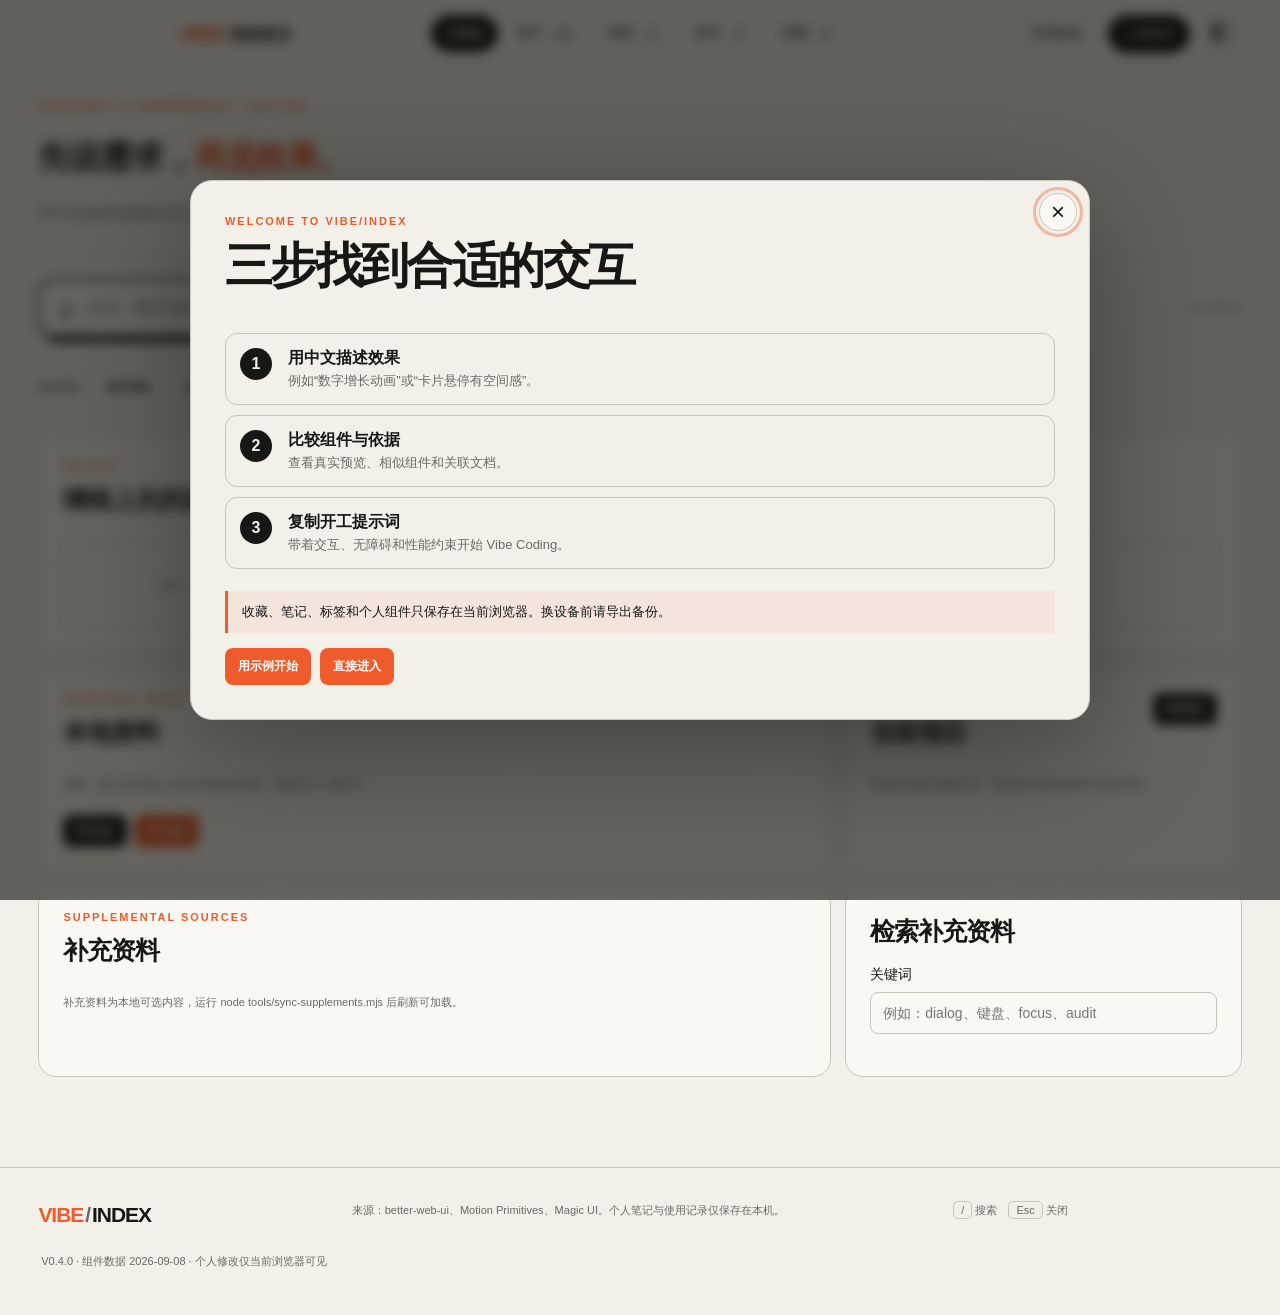
==== index.html @ 82fadb75 "Add files via upload" ====
<!doctype html><html lang="zh-CN"><head><meta charset="UTF-8"><meta name="viewport" content="width=device-width,initial-scale=1"><meta name="description" content="Vibe Coding 前端交互效果离线手册"><meta name="theme-color" content="#171713"><link rel="manifest" href="manifest.webmanifest"><title>VIBE/INDEX — 个人 UI 工作台</title><link rel="stylesheet" href="styles.css"><link rel="stylesheet" href="workbench.css"><link rel="stylesheet" href="local.css"><link rel="stylesheet" href="community.css"></head>
<body><link rel="stylesheet" href="personal.css"><link rel="manifest" href="manifest.webmanifest"><meta name="theme-color" content="#171713"><div class="noise" aria-hidden="true"></div>
<header class="topbar"><button class="brand" data-go="dashboard"><span>VIBE</span><i>/</i>INDEX</button><nav aria-label="内容栏目"><button class="nav-link is-active" data-view="dashboard">工作台</button><button class="nav-link" data-view="components">组件 <b>110</b></button><button class="nav-link" data-view="skills">技能 <b>33</b></button><button class="nav-link" data-view="references">参考 <b>172</b></button><button class="nav-link" data-view="favorites">收藏 <b id="favoriteCount">0</b></button></nav><button id="themeToggle" class="icon-button" aria-label="切换主题">◐</button></header>
<main><section class="hero compact-hero"><div><p class="eyebrow">PERSONAL UI WORKBENCH · OFFLINE</p><h1>先说需求，<br><em>再选效果。</em></h1><p class="lede">用中文描述你想要的交互，快速找到组件、实现提示词与设计依据。</p></div><div class="hero-ledger"><div><b>110</b><span>COMPONENTS</span></div><div><b>33</b><span>SKILLS</span></div><div><b>172</b><span>REFERENCES</span></div><p>个人数据仅保存在当前浏览器 · 可随时导出备份</p></div></section>
<section class="control-deck"><div class="searchbox"><span>⌕</span><input id="searchInput" type="search" placeholder="试试：数字滚动、鼠标跟随、卡片展开、加载反馈…" autofocus><kbd>/</kbd></div><div class="scope-note" id="scopeNote">个人工作台</div></section>
<section id="dashboardView" class="view is-active"><div class="intent-strip"><button data-intent="数字滚动">数字滚动</button><button data-intent="鼠标跟随">鼠标跟随</button><button data-intent="文字出现">文字出现</button><button data-intent="卡片展开">卡片展开</button><button data-intent="无限滚动">无限滚动</button><button data-intent="加载反馈">加载反馈</button><button data-intent="科技光效">科技光效</button></div><div class="dashboard-grid"><section class="dashboard-panel dashboard-primary"><header><div><p class="eyebrow">RECENT</p><h2>继续上次的选择</h2></div><button data-go="components">浏览全部 →</button></header><div id="recentComponents" class="mini-grid"></div></section><section class="dashboard-panel"><header><div><p class="eyebrow">SHORTLIST</p><h2>我的高频组件</h2></div></header><div id="favoriteComponents" class="compact-list"></div></section><section class="dashboard-panel"><header><div><p class="eyebrow">PERSONAL DATA</p><h2>本地资料</h2></div></header><p class="panel-copy">收藏、最近记录和私人笔记只保存在本机。定期导出一份即可。</p><div class="data-actions"><button id="exportData">导出备份</button><label>导入备份<input id="importData" type="file" accept="application/json"></label></div></section></div></section>
<section id="componentsView" class="view"><div class="workspace"><aside class="filters"><div class="filter-head"><strong>筛选组件</strong><button id="resetFilters">重置</button></div><div class="filter-group"><p>交互类型</p><div id="typeFilters" class="filter-list"></div></div><div class="filter-group"><p>风格特征</p><div id="styleFilters" class="filter-list"></div></div><div class="filter-group"><p>开源来源</p><div id="sourceFilters" class="filter-list"></div></div><div class="filter-group"><p>标签</p><div id="tagFilters" class="filter-list"></div></div></aside><div class="catalog"><div class="catalog-head"><p><strong id="componentCount">110</strong> 个组件</p><select id="sortSelect"><option value="source">按来源</option><option value="name">按名称</option><option value="recent">最近查看</option><option value="related">参考关联度</option></select></div><div id="activeFilters" class="active-filters"></div><div id="componentGrid" class="card-grid"></div><div id="componentEmpty" class="empty-state" hidden><span>∅</span><h2>没有匹配组件</h2><button id="emptyReset">清除筛选</button></div></div></div></section>
<section id="skillsView" class="view"><header class="section-intro"><div><p class="eyebrow">BETTER-WEB-UI PLAYBOOK</p><h2>设计方法，<br>不是装饰配方。</h2></div><p>技能描述了 AI 应如何判断、检查和实施界面设计。点击任一技能阅读完整原文，并查看其所属参考文档及相关组件。</p></header><div id="skillGrid" class="skill-grid"></div><div id="skillEmpty" class="empty-state" hidden><span>∅</span><h2>没有匹配技能</h2></div></section>
<section id="referencesView" class="view"><header class="section-intro"><div><p class="eyebrow">REFERENCE LIBRARY</p><h2>172 篇实践依据，<br>逐篇可搜索。</h2></div><p>每篇参考保留完整正文、所属技能与自动匹配的组件。可以从原则回到效果，也可以从效果追溯原则。</p></header><div class="reference-layout"><aside class="reference-skills" id="referenceSkillFilters"></aside><div><p class="result-line"><strong id="referenceCount">172</strong> 篇参考</p><div id="referenceList" class="reference-list"></div><div id="referenceEmpty" class="empty-state" hidden><span>∅</span><h2>没有匹配参考</h2></div></div></div></section>
<section id="favoritesView" class="view"><header class="section-intro"><div><p class="eyebrow">YOUR SHORTLIST</p><h2>收藏夹</h2></div><p>收藏保存在浏览器本地。组件、技能和参考资料可以放进同一个候选清单。</p></header><div id="favoritesContent"></div></section></main>
<dialog id="detailDialog" class="detail-dialog"><button id="closeDialog" class="dialog-close" aria-label="关闭">×</button><div id="dialogContent"></div></dialog><div id="toast" class="toast" role="status">已复制</div>
<footer><div class="brand"><span>VIBE</span><i>/</i>INDEX</div><p>来源：better-web-ui、Motion Primitives、Magic UI。个人笔记与使用记录仅保存在本机。</p><p><kbd>/</kbd> 搜索　<kbd>Esc</kbd> 关闭</p></footer>
<script src="data/catalog-lite.js"></script><script src="local-content.js"></script></body></html>
---- styles.css ----
:root{--paper:#f3f0e9;--ink:#171815;--muted:#696a63;--line:#c9c5ba;--card:#faf8f2;--accent:#ef5b2a;--lime:#c5ef4b;--blue:#5874ff;--shadow:0 18px 55px rgba(20,20,16,.1);--radius:18px;--display:"Arial Narrow","Aptos Narrow",sans-serif;--body:"Microsoft YaHei UI","PingFang SC",sans-serif}
[data-theme="dark"]{--paper:#171815;--ink:#f1eee5;--muted:#a7a79f;--line:#3c3d37;--card:#20211e;--accent:#ff7040;--lime:#c5ef4b;--blue:#8295ff;--shadow:0 18px 55px rgba(0,0,0,.3)}
*{box-sizing:border-box}html{scroll-behavior:smooth}body{margin:0;background:var(--paper);color:var(--ink);font-family:var(--body);transition:background .25s,color .25s}.noise{position:fixed;inset:0;pointer-events:none;opacity:.035;z-index:10;background-image:url("data:image/svg+xml,%3Csvg viewBox='0 0 180 180' xmlns='http://www.w3.org/2000/svg'%3E%3Cfilter id='n'%3E%3CfeTurbulence type='fractalNoise' baseFrequency='.8' numOctaves='4' stitchTiles='stitch'/%3E%3C/filter%3E%3Crect width='100%25' height='100%25' filter='url(%23n)' opacity='.8'/%3E%3C/svg%3E")}.topbar{position:sticky;top:0;z-index:20;height:68px;padding:0 3vw;display:grid;grid-template-columns:1fr auto 1fr;align-items:center;border-bottom:1px solid var(--line);background:color-mix(in srgb,var(--paper) 88%,transparent);backdrop-filter:blur(16px)}.brand{font-family:var(--display);font-weight:900;letter-spacing:-.05em;font-size:21px;text-decoration:none;color:var(--ink)}.brand span{color:var(--accent)}.brand i{font-style:normal;color:var(--muted);margin:0 2px}.topbar nav{display:flex;gap:4px}.nav-link,.icon-button{border:0;background:transparent;color:var(--muted);font:600 13px var(--body);cursor:pointer}.nav-link{padding:9px 14px;border-radius:99px}.nav-link:hover,.nav-link.is-active{background:var(--ink);color:var(--paper)}.nav-link span{display:inline-grid;place-items:center;min-width:18px;height:18px;margin-left:4px;border-radius:20px;background:var(--accent);color:#fff;font-size:10px}.icon-button{justify-self:end;font-size:23px;width:42px;height:42px;border:1px solid var(--line);border-radius:50%}.icon-button:hover{transform:rotate(25deg)}
main{max-width:1500px;margin:auto;padding:0 3vw}.hero{min-height:390px;display:grid;grid-template-columns:1.2fr .8fr;align-items:center;border-bottom:1px solid var(--line);overflow:hidden}.eyebrow{font:800 11px var(--display);letter-spacing:.18em;text-transform:uppercase;color:var(--accent)}h1,h2,h3,p{margin-top:0}.hero h1{font:900 clamp(46px,7vw,104px)/.87 var(--display);letter-spacing:-.075em;margin:25px 0}.hero h1 em{font-style:normal;color:var(--accent)}.lede{max-width:620px;font-size:17px;line-height:1.7;color:var(--muted)}.hero-orbit{position:relative;width:min(390px,36vw);aspect-ratio:1;justify-self:end}.core{position:absolute;inset:32%;display:grid;place-items:center;text-align:center;background:var(--ink);color:var(--paper);border-radius:50%;font:900 19px/1 var(--display);letter-spacing:.04em;box-shadow:var(--shadow);animation:float 4s ease-in-out infinite}.core small{font-size:7px;letter-spacing:.15em;margin-top:-25px}.orbit{position:absolute;border:1px solid var(--line);border-radius:50%;animation:spin 9s linear infinite}.orbit-a{inset:12%}.orbit-b{inset:1%;animation-duration:15s;animation-direction:reverse}.orbit b{position:absolute;left:50%;top:-7px;width:14px;height:14px;background:var(--lime);border:2px solid var(--ink);border-radius:50%}.orbit-b b{left:12%;top:75%;background:var(--accent)}.orbit-label{position:absolute;top:8%;right:14%;padding:7px 11px;background:var(--lime);color:#171815;font:800 11px var(--body);transform:rotate(8deg)}.label-two{top:auto;right:auto;bottom:12%;left:5%;background:var(--blue);color:white;transform:rotate(-7deg)}@keyframes spin{to{transform:rotate(360deg)}}@keyframes float{50%{transform:translateY(-8px)}}
.view{display:none}.view.is-active{display:block}.search-wrap{max-width:920px;margin:56px auto 42px}.search-wrap>label{display:block;margin-bottom:10px;color:var(--muted);font-size:12px}.searchbox{height:66px;border:2px solid var(--ink);border-radius:14px;display:flex;align-items:center;padding:0 19px;background:var(--card);box-shadow:6px 6px 0 var(--ink)}.searchbox span{font-size:28px;margin-right:12px}.searchbox input{flex:1;border:0;outline:0;background:transparent;color:var(--ink);font:500 16px var(--body)}kbd{padding:2px 7px;border:1px solid var(--line);border-radius:5px;background:var(--paper);font:11px var(--body);color:var(--muted)}.workspace{display:grid;grid-template-columns:220px 1fr;gap:42px;padding-bottom:100px}.filters{position:sticky;top:92px;align-self:start;max-height:calc(100vh - 110px);overflow:auto;padding-right:10px}.filter-head{display:flex;justify-content:space-between;padding-bottom:16px;border-bottom:1px solid var(--line)}.filter-head button,#resetFilters{border:0;background:none;color:var(--accent);cursor:pointer}.filter-group{padding:18px 0;border-bottom:1px solid var(--line)}.filter-group>p{font:800 11px var(--display);letter-spacing:.12em;color:var(--muted);text-transform:uppercase}.filter-list{display:flex;flex-direction:column;gap:8px}.filter-option{display:flex;align-items:center;gap:9px;color:var(--muted);font-size:13px;cursor:pointer}.filter-option:hover{color:var(--ink)}.filter-option input{appearance:none;width:15px;height:15px;border:1px solid var(--line);border-radius:3px}.filter-option input:checked{background:var(--accent);border-color:var(--accent);box-shadow:inset 0 0 0 3px var(--paper)}.filter-option span:last-child{margin-left:auto;font-size:10px;opacity:.55}.catalog-head{height:44px;display:flex;justify-content:space-between;align-items:start}.catalog-head p{font-size:13px;color:var(--muted)}.catalog-head strong{color:var(--ink);font-size:18px}.sort-wrap{display:flex;gap:9px;align-items:center;font-size:11px;color:var(--muted)}select{border:0;border-bottom:1px solid var(--line);background:transparent;color:var(--ink);padding:2px;font-family:var(--body)}.active-filters{display:flex;gap:6px;flex-wrap:wrap;margin-bottom:14px}.filter-chip{border:1px solid var(--line);background:var(--card);color:var(--ink);border-radius:99px;padding:5px 9px;font:11px var(--body);cursor:pointer}.card-grid{display:grid;grid-template-columns:repeat(3,minmax(0,1fr));gap:15px}.effect-card{position:relative;border:1px solid var(--line);border-radius:var(--radius);background:var(--card);overflow:hidden;transition:transform .22s,box-shadow .22s}.effect-card:hover{transform:translateY(-4px);box-shadow:var(--shadow)}.preview{height:190px;position:relative;display:grid;place-items:center;overflow:hidden;background:#dfddd5;color:#181915;border-bottom:1px solid var(--line)}[data-theme="dark"] .preview{background:#30312d;color:#f0eee7}.preview::after{content:"LIVE";position:absolute;left:11px;top:11px;padding:4px 6px;border:1px solid currentColor;border-radius:4px;font:800 8px var(--display);letter-spacing:.12em;opacity:.55}.card-body{padding:17px}.card-meta{display:flex;gap:6px;flex-wrap:wrap;margin-bottom:12px}.tag{font-size:10px;padding:4px 7px;border-radius:4px;background:color-mix(in srgb,var(--ink) 8%,transparent);color:var(--muted)}.tag.source{color:var(--accent)}.effect-card h3{font:900 21px/1 var(--display);letter-spacing:-.03em;margin-bottom:9px}.effect-card p{font-size:12px;line-height:1.6;color:var(--muted);min-height:38px}.card-footer{display:flex;align-items:center;justify-content:space-between;margin-top:17px}.difficulty{font-size:10px;color:var(--muted)}.open-detail{border:0;background:var(--ink);color:var(--paper);border-radius:8px;padding:8px 11px;font:700 11px var(--body);cursor:pointer}.favorite{position:absolute;right:11px;top:11px;z-index:2;border:0;width:32px;height:32px;border-radius:50%;background:color-mix(in srgb,var(--card) 86%,transparent);color:var(--ink);font-size:17px;cursor:pointer}.favorite.is-saved{color:var(--accent)}
.demo-button .demo-object{padding:12px 22px;border-radius:99px;background:#171815;color:#fff;font-weight:800;box-shadow:0 7px 0 #666;transition:.12s}.demo-button:hover .demo-object{transform:translateY(4px);box-shadow:0 3px 0 #666}.demo-magnetic .demo-object{width:70px;height:70px;background:var(--lime);border-radius:50%;display:grid;place-items:center;font-weight:900;transition:transform .35s cubic-bezier(.2,.9,.2,1)}.demo-magnetic:hover .demo-object{transform:translate(18px,-12px) rotate(12deg)}.demo-spotlight{background:#141513!important}.demo-spotlight .demo-object{width:72%;height:60%;border:1px solid #555;border-radius:15px;background:radial-gradient(circle at 20% 20%,rgba(197,239,75,.35),transparent 38%),#20211e;transition:background-position .4s}.demo-spotlight:hover .demo-object{background:radial-gradient(circle at 80% 55%,rgba(197,239,75,.5),transparent 36%),#20211e}.demo-reveal .demo-object{font:900 33px var(--display);letter-spacing:-.05em;animation:reveal 2.6s ease-in-out infinite}@keyframes reveal{0%,20%{clip-path:inset(0 100% 0 0);transform:translateY(10px)}55%,90%{clip-path:inset(0);transform:none}100%{clip-path:inset(0 0 0 100%)}}.demo-marquee .demo-object{display:flex;gap:8px;white-space:nowrap;animation:marquee 5s linear infinite}.demo-marquee .demo-object span{padding:11px 16px;border:1px solid currentColor;border-radius:99px;font-size:11px}@keyframes marquee{to{transform:translateX(-45%)}}.demo-dock .demo-object{display:flex;gap:8px;padding:8px;background:rgba(255,255,255,.55);border:1px solid rgba(0,0,0,.2);border-radius:14px}.demo-dock i{width:34px;height:34px;background:var(--blue);border-radius:9px;transition:.2s}.demo-dock i:nth-child(2){background:var(--accent)}.demo-dock i:nth-child(3){background:var(--lime)}.demo-dock:hover i:nth-child(2){transform:translateY(-13px) scale(1.35)}.demo-toggle .demo-object{width:86px;height:44px;padding:5px;border-radius:99px;background:#777;transition:.3s}.demo-toggle .demo-object::after{content:"";display:block;width:34px;height:34px;border-radius:50%;background:#fff;transition:.3s}.demo-toggle:hover .demo-object{background:var(--blue)}.demo-toggle:hover .demo-object::after{transform:translateX(42px)}.demo-loader .demo-object{display:flex;gap:6px}.demo-loader i{width:10px;height:38px;background:var(--accent);animation:bars 1s ease-in-out infinite}.demo-loader i:nth-child(2){animation-delay:.15s}.demo-loader i:nth-child(3){animation-delay:.3s}@keyframes bars{50%{transform:scaleY(.3)}}.demo-shimmer .demo-object{font:900 32px var(--display);background:linear-gradient(100deg,#777 30%,#fff 50%,#777 70%);background-size:200% auto;color:transparent;background-clip:text;animation:shimmer 2s linear infinite}@keyframes shimmer{to{background-position:-200% center}}.demo-number .demo-object{font:900 50px var(--display);animation:numberPulse 2s ease-in-out infinite}@keyframes numberPulse{50%{transform:translateY(-5px);color:var(--accent)}}.demo-drawer .demo-object{position:absolute;right:0;top:0;width:58%;height:100%;padding:28px 15px;background:var(--card);color:var(--ink);box-shadow:-12px 0 30px rgba(0,0,0,.15);transform:translateX(70%);transition:.45s cubic-bezier(.16,1,.3,1)}.demo-drawer:hover .demo-object{transform:none}.demo-drawer .demo-object i{display:block;height:8px;margin-bottom:9px;border-radius:9px;background:var(--line)}.demo-drawer .demo-object i:first-child{width:55%;background:var(--accent)}.demo-toast .demo-object{padding:12px 15px;background:#171815;color:#fff;border-radius:10px;box-shadow:0 8px 30px rgba(0,0,0,.2);animation:toastIn 2.6s cubic-bezier(.16,1,.3,1) infinite}@keyframes toastIn{0%,15%{transform:translateY(50px);opacity:0}30%,80%{transform:none;opacity:1}100%{transform:translateY(-20px);opacity:0}}.demo-tilt .demo-object{width:110px;height:76px;border-radius:12px;background:linear-gradient(135deg,var(--blue),var(--accent));box-shadow:15px 18px 0 rgba(0,0,0,.16);transition:.4s;transform:perspective(400px) rotateX(4deg) rotateY(-14deg)}.demo-tilt:hover .demo-object{transform:perspective(400px) rotateX(-8deg) rotateY(18deg)}.demo-border .demo-object{position:relative;width:120px;height:78px;border-radius:14px;background:#181915}.demo-border .demo-object::before{content:"";position:absolute;inset:-2px;z-index:-1;border-radius:16px;background:conic-gradient(from var(--angle),var(--lime),transparent 30%,var(--accent));animation:borderSpin 2s linear infinite}@property --angle{syntax:"<angle>";initial-value:0deg;inherits:false}@keyframes borderSpin{to{--angle:360deg}}.demo-progress .demo-object{position:absolute;left:0;top:0;height:5px;width:70%;background:var(--accent);animation:progress 2.5s ease-in-out infinite}@keyframes progress{0%{width:0}70%,100%{width:100%}}.demo-morph .demo-object{font:900 32px var(--display)}.demo-morph .demo-object::after{content:"BUILD";animation:words 4s steps(1) infinite;color:var(--blue)}@keyframes words{25%{content:"MOVE"}50%{content:"FEEL"}75%{content:"SHIP"}}.demo-carousel .demo-object{display:flex;gap:10px;transform:translateX(45px);animation:carousel 5s ease-in-out infinite}.demo-carousel i{width:80px;height:95px;border-radius:12px;background:var(--blue);box-shadow:var(--shadow)}.demo-carousel i:nth-child(2){background:var(--accent)}.demo-carousel i:nth-child(3){background:var(--lime)}@keyframes carousel{50%{transform:translateX(-45px)}}.demo-ripple .demo-object{position:relative;width:58px;height:58px;border-radius:50%;background:var(--ink)}.demo-ripple .demo-object::before,.demo-ripple .demo-object::after{content:"";position:absolute;inset:0;border:2px solid var(--accent);border-radius:50%;animation:ripple 2s ease-out infinite}.demo-ripple .demo-object::after{animation-delay:1s}@keyframes ripple{to{transform:scale(2.5);opacity:0}}.demo-text .demo-object{font:900 28px var(--display);letter-spacing:.08em}.demo-text .demo-object span{display:inline-block;animation:letters 1.6s ease-in-out infinite}.demo-text .demo-object span:nth-child(2){animation-delay:.1s}.demo-text .demo-object span:nth-child(3){animation-delay:.2s}.demo-text .demo-object span:nth-child(4){animation-delay:.3s}@keyframes letters{50%{transform:translateY(-12px) rotate(6deg);color:var(--accent)}}
.empty-state{text-align:center;padding:90px 20px;color:var(--muted)}.empty-state span{font:900 72px var(--display);color:var(--line)}.empty-state h2{color:var(--ink)}.empty-state button{border:0;background:var(--ink);color:var(--paper);padding:11px 17px;border-radius:8px;cursor:pointer}.section-intro{padding:90px 0 50px;display:grid;grid-template-columns:1fr 1fr;gap:25px;border-bottom:1px solid var(--line)}.section-intro h2{font:900 clamp(40px,6vw,86px)/.9 var(--display);letter-spacing:-.06em;grid-row:2}.section-intro>p:last-child{grid-column:2;grid-row:2;align-self:end;max-width:480px;line-height:1.7;color:var(--muted)}.section-intro.compact{padding-bottom:30px}.principles-grid{display:grid;grid-template-columns:repeat(3,1fr);border-left:1px solid var(--line)}.principle{min-height:250px;padding:28px;border-right:1px solid var(--line);border-bottom:1px solid var(--line)}.principle b{font:900 52px var(--display);color:var(--accent)}.principle h3{margin-top:36px;font:900 20px var(--display)}.principle p{font-size:13px;line-height:1.7;color:var(--muted)}.timing-board{margin:70px 0 100px;padding:30px;border:1px solid var(--line);border-radius:var(--radius);background:var(--card)}.timing-row{display:grid;grid-template-columns:110px 1fr 90px;gap:15px;align-items:center;margin-top:18px;font-size:12px}.timing-row>div{height:7px;background:var(--line);border-radius:9px;overflow:hidden}.timing-row i{display:block;width:var(--w);height:100%;background:var(--accent);border-radius:9px}.detail-dialog{width:min(900px,92vw);max-height:92vh;padding:0;border:1px solid var(--line);border-radius:22px;background:var(--paper);color:var(--ink);box-shadow:0 30px 120px rgba(0,0,0,.35);overflow:auto}.detail-dialog::backdrop{background:rgba(10,10,8,.62);backdrop-filter:blur(6px)}.dialog-close{position:sticky;float:right;top:12px;right:12px;z-index:3;width:38px;height:38px;border:1px solid var(--line);border-radius:50%;background:var(--card);color:var(--ink);font-size:24px;cursor:pointer}.dialog-hero{height:300px;border-bottom:1px solid var(--line)}.dialog-body{padding:34px}.dialog-body h2{font:900 clamp(38px,6vw,70px)/.9 var(--display);letter-spacing:-.055em}.dialog-summary{max-width:680px;font-size:16px;line-height:1.7;color:var(--muted)}.detail-columns{display:grid;grid-template-columns:1fr 1fr;gap:30px;margin-top:34px}.detail-block{border-top:1px solid var(--line);padding-top:15px}.detail-block h3{font:900 13px var(--display);text-transform:uppercase;letter-spacing:.1em}.detail-block ul{padding-left:18px;color:var(--muted);font-size:13px;line-height:1.8}.prompt-box{margin-top:30px;padding:18px;border:1px dashed var(--line);border-radius:12px;background:var(--card)}.prompt-box code{display:block;white-space:pre-wrap;font:12px/1.7 Consolas,monospace;color:var(--ink)}.dialog-actions{display:flex;gap:9px;margin-top:15px}.dialog-actions button,.dialog-actions a{border:0;border-radius:8px;padding:10px 13px;text-decoration:none;font:700 12px var(--body);cursor:pointer}.copy-prompt{background:var(--accent);color:#fff}.source-link{background:var(--ink);color:var(--paper)}.toast{position:fixed;z-index:99;left:50%;bottom:28px;transform:translate(-50%,20px);opacity:0;padding:11px 16px;border-radius:99px;background:var(--ink);color:var(--paper);font-size:12px;transition:.25s}.toast.show{opacity:1;transform:translate(-50%,0)}footer{display:grid;grid-template-columns:1fr 2fr 1fr;gap:25px;padding:35px 3vw;border-top:1px solid var(--line);color:var(--muted);font-size:11px}footer p:last-child{text-align:right}
@media(max-width:1050px){.card-grid{grid-template-columns:repeat(2,1fr)}.hero{grid-template-columns:1fr .55fr}.hero-orbit{transform:scale(.85)}}@media(max-width:760px){.topbar{grid-template-columns:1fr auto}.topbar nav{position:fixed;bottom:12px;left:50%;transform:translateX(-50%);z-index:30;padding:5px;border:1px solid var(--line);border-radius:99px;background:var(--card);box-shadow:var(--shadow);white-space:nowrap}.icon-button{display:none}.hero{display:block;padding:70px 0 40px;min-height:auto}.hero-orbit{display:none}.workspace{display:block}.filters{position:static;display:grid;grid-template-columns:repeat(3,1fr);gap:10px;max-height:none;margin-bottom:30px}.filter-head{grid-column:1/-1}.filter-group{padding:12px 0}.filter-list{max-height:150px;overflow:auto}.card-grid{grid-template-columns:1fr}.preview{height:220px}.section-intro{display:block;padding-top:70px}.principles-grid{grid-template-columns:1fr}.detail-columns{grid-template-columns:1fr}.dialog-hero{height:230px}footer{display:block;padding-bottom:90px}footer p:last-child{text-align:left}.searchbox{height:58px}.searchbox kbd{display:none}}
@media(prefers-reduced-motion:reduce){*,*::before,*::after{animation-duration:.01ms!important;animation-iteration-count:1!important;scroll-behavior:auto!important;transition-duration:.01ms!important}}

/* v2 source-driven handbook */
.brand{border:0;background:transparent;cursor:pointer}.nav-link b{display:inline-grid;place-items:center;min-width:20px;height:18px;margin-left:5px;padding:0 5px;border-radius:99px;background:color-mix(in srgb,var(--ink) 9%,transparent);font-size:9px}.nav-link.is-active b{background:var(--accent);color:#fff}.hero-ledger{width:min(430px,40vw);justify-self:end;display:grid;grid-template-columns:repeat(3,1fr);border:1px solid var(--line);border-radius:22px;overflow:hidden;background:var(--card);box-shadow:12px 12px 0 var(--ink);transform:rotate(1.5deg)}.hero-ledger>div{min-height:145px;padding:24px 13px;border-right:1px solid var(--line);display:flex;flex-direction:column;justify-content:flex-end}.hero-ledger>div:nth-child(3){border:0}.hero-ledger b{font:900 clamp(35px,4vw,66px)/1 var(--display);letter-spacing:-.07em;color:var(--accent)}.hero-ledger span{font:800 9px var(--display);letter-spacing:.12em;color:var(--muted)}.hero-ledger p{grid-column:1/-1;margin:0;padding:14px 18px;border-top:1px solid var(--line);font-size:10px;line-height:1.6;color:var(--muted)}.control-deck{position:sticky;top:68px;z-index:15;display:grid;grid-template-columns:minmax(300px,720px) 1fr;gap:24px;align-items:center;padding:22px 0 28px;background:linear-gradient(var(--paper) 75%,transparent)}.control-deck .searchbox{height:58px;box-shadow:5px 5px 0 var(--ink)}.scope-note{text-align:right;color:var(--muted);font-size:11px}.catalog{min-width:0}.effect-card .card-body>p{height:58px;overflow:hidden}.style-row{display:flex;gap:5px;flex-wrap:wrap;min-height:23px}.style-row span,.relation-list span{padding:4px 7px;border:1px solid var(--line);border-radius:99px;color:var(--muted);font-size:9px}.card-footer>span{font-size:9px;color:var(--muted)}.card-footer button,.skill-card>button,.reference-row>button{border:0;background:var(--ink);color:var(--paper);border-radius:7px;padding:8px 10px;font:700 10px var(--body);cursor:pointer}
.preview{isolation:isolate}.preview-note{position:absolute;top:11px;left:11px;z-index:4;padding:4px 6px;border:1px solid currentColor;border-radius:4px;font:800 7px var(--display);letter-spacing:.11em;opacity:.5}.preview::after{display:none}.pv-copy{z-index:3;max-width:75%;font:900 22px/1 var(--display);letter-spacing:-.04em;text-align:center}.pv{position:absolute}.preview-text .pv-copy{font-size:28px;background:linear-gradient(95deg,currentColor 20%,var(--accent) 48%,currentColor 75%);background-size:250% auto;color:transparent;background-clip:text;animation:v2shimmer 2.8s linear infinite}.preview-text .pv-a{width:1px;height:55%;background:var(--line);transform:rotate(18deg)}@keyframes v2shimmer{to{background-position:-250% center}}.preview-ambient{background:#151713;color:#f4f1e9}.preview-ambient .pv-a{width:190px;height:190px;border-radius:50%;background:conic-gradient(from 40deg,var(--lime),transparent 26%,var(--blue),transparent 62%,var(--accent));filter:blur(18px);opacity:.65;animation:spin 7s linear infinite}.preview-ambient .pv-b{inset:25%;border:1px solid rgba(255,255,255,.35);border-radius:50%;animation:float 2.8s ease-in-out infinite}.preview-flow .pv-a{width:150%;height:42px;background:repeating-linear-gradient(90deg,var(--ink) 0 74px,transparent 74px 84px);animation:flow 5s linear infinite;opacity:.12}.preview-flow .pv-b{left:12%;right:12%;height:2px;background:var(--accent)}@keyframes flow{to{transform:translateX(-30%)}}.preview-layer .pv-a{inset:18% 34% 18% 8%;border:1px solid var(--line);border-radius:13px}.preview-layer .pv-b{right:0;top:0;width:58%;height:100%;background:var(--card);box-shadow:-15px 0 32px rgba(0,0,0,.18);transform:translateX(55%);animation:layerIn 3s cubic-bezier(.16,1,.3,1) infinite}@keyframes layerIn{40%,75%{transform:translateX(0)}}.preview-feedback .pv-a{width:64px;height:64px;border-radius:50%;background:var(--accent)}.preview-feedback .pv-b{width:64px;height:64px;border:2px solid var(--accent);border-radius:50%;animation:ripple 1.8s ease-out infinite}.preview-nav .pv-a{bottom:35px;width:170px;height:53px;border:1px solid var(--line);border-radius:14px;background:var(--card)}.preview-nav .pv-b{bottom:43px;width:36px;height:36px;border-radius:9px;background:var(--blue);animation:navHop 2.4s ease-in-out infinite}@keyframes navHop{50%{transform:translateY(-15px) scale(1.3)}}.preview-card .pv-a{width:125px;height:88px;border-radius:14px;background:linear-gradient(145deg,var(--blue),var(--accent));box-shadow:16px 15px 0 rgba(0,0,0,.16);animation:cardTilt 4s ease-in-out infinite}.preview-card .pv-b{width:50px;height:50px;border-radius:50%;background:var(--lime);filter:blur(15px);transform:translate(40px,-25px)}@keyframes cardTilt{50%{transform:perspective(400px) rotateY(16deg) rotateX(-7deg)}}.preview-primitive .pv-a{width:100px;height:42px;border:2px solid var(--ink);border-radius:9px;animation:primitive 2s ease-in-out infinite}@keyframes primitive{50%{transform:scale(.96);box-shadow:0 0 0 7px color-mix(in srgb,var(--accent) 22%,transparent)}}
.effect-card h3 .cn-name{display:inline-block;margin-left:.35em;font:700 12px/1.2 var(--body);letter-spacing:0;color:var(--accent);vertical-align:.12em}.detail-cn{display:block;margin-top:12px;font:700 clamp(18px,2.2vw,28px)/1.2 var(--body);letter-spacing:.02em;color:var(--accent)}
.real-preview{background:#fff}.real-preview img,.real-preview video{width:100%;height:100%;display:block;object-fit:cover;object-position:center}.real-preview .preview-note{color:#151713;background:rgba(255,255,255,.82);opacity:1;backdrop-filter:blur(5px)}
.section-intro{grid-template-columns:1.3fr .7fr}.skill-grid{display:grid;grid-template-columns:repeat(3,1fr);gap:14px;padding:45px 0 90px}.skill-card{position:relative;min-height:310px;padding:24px;border:1px solid var(--line);border-radius:16px;background:var(--card);display:flex;flex-direction:column}.skill-card:hover{box-shadow:var(--shadow);transform:translateY(-3px)}.skill-num{font:900 64px/1 var(--display);letter-spacing:-.08em;color:var(--line)}.skill-card h3{font:900 25px var(--display);letter-spacing:-.04em}.skill-card>p:not(.eyebrow){font-size:12px;line-height:1.7;color:var(--muted);flex:1;max-height:88px;overflow:hidden}.skill-card>button{align-self:flex-start}.reference-layout{display:grid;grid-template-columns:220px 1fr;gap:42px;padding:45px 0 100px}.reference-skills{position:sticky;top:155px;align-self:start;max-height:calc(100vh - 180px);overflow:auto;display:flex;flex-direction:column;border-top:1px solid var(--line)}.reference-skills button{display:flex;justify-content:space-between;padding:10px 5px;border:0;border-bottom:1px solid var(--line);background:transparent;color:var(--muted);font:11px var(--body);text-align:left;cursor:pointer}.reference-skills button:hover,.reference-skills button.is-active{color:var(--accent)}.reference-skills b{font-size:9px}.result-line{color:var(--muted);font-size:12px}.result-line strong{font-size:20px;color:var(--ink)}.reference-list{display:flex;flex-direction:column}.reference-row{position:relative;display:grid;grid-template-columns:1fr auto;gap:25px;align-items:center;padding:20px 50px 20px 5px;border-top:1px solid var(--line)}.reference-row h3{margin:8px 0 6px;font:900 18px var(--display)}.reference-row p{margin:0;max-width:760px;color:var(--muted);font-size:11px;line-height:1.6;white-space:nowrap;overflow:hidden;text-overflow:ellipsis}.reference-row .favorite{right:6px;top:18px}.reference-row>button{margin-right:0}.xref{margin-top:7px;font-size:9px;color:var(--accent)}.saved-heading{margin:55px 0 16px;font:900 22px var(--display);border-bottom:1px solid var(--line);padding-bottom:10px}
.document-head{padding:55px 42px 38px;border-bottom:1px solid var(--line);background:var(--card)}.document-head h2{max-width:760px;font:900 clamp(38px,6vw,72px)/.9 var(--display);letter-spacing:-.055em}.document-head>p:last-child{max-width:700px;color:var(--muted);line-height:1.7}.detail-grid{display:grid;grid-template-columns:repeat(2,1fr);gap:16px}.detail-grid section{padding:18px;border:1px solid var(--line);border-radius:12px}.detail-grid h3,.related>h3,.prompt-box>h3{font:900 11px var(--display);letter-spacing:.1em;text-transform:uppercase}.detail-grid p{font-size:12px;color:var(--muted);line-height:1.6}.mono{font-family:Consolas,monospace!important;word-break:break-all}.related{margin-top:28px;padding-top:18px;border-top:1px solid var(--line)}.relation-list{display:flex;flex-wrap:wrap;gap:7px}.relation-list button{border:1px solid var(--line);border-radius:99px;background:var(--card);color:var(--ink);padding:7px 10px;font:10px var(--body);cursor:pointer}.relation-list button:hover{border-color:var(--accent);color:var(--accent)}.prompt-box button{margin-top:14px;border:0;background:var(--accent);color:#fff;border-radius:8px;padding:9px 12px;cursor:pointer}.markdown-body{margin-top:35px;padding:25px;border:1px solid var(--line);border-radius:14px;background:var(--card);font-size:13px;line-height:1.75;color:var(--muted);overflow-wrap:anywhere}.markdown-body h2,.markdown-body h3,.markdown-body h4{font-family:var(--display);color:var(--ink);margin-top:30px}.markdown-body pre{overflow:auto;padding:16px;background:var(--ink);color:var(--paper);border-radius:8px}.markdown-body code{font-family:Consolas,monospace}.dialog-actions button{background:var(--accent);color:white}.muted{color:var(--muted)}
@media(max-width:900px){.hero-ledger{display:none}.hero{grid-template-columns:1fr}.control-deck{grid-template-columns:1fr}.scope-note{display:none}.skill-grid{grid-template-columns:repeat(2,1fr)}}@media(max-width:760px){.topbar{grid-template-columns:1fr}.topbar>.brand{display:none}.topbar nav{max-width:96vw;overflow:auto}.nav-link{padding:8px}.control-deck{top:0}.workspace,.reference-layout{display:block}.filters{display:grid}.reference-skills{position:static;max-height:180px;margin-bottom:25px}.skill-grid{grid-template-columns:1fr}.section-intro{display:block}.detail-grid{grid-template-columns:1fr}.reference-row{grid-template-columns:1fr;padding-right:42px}.hero{padding-top:55px}}
---- workbench.css ----
.compact-hero{min-height:430px;padding-top:100px;padding-bottom:55px}.compact-hero h1{font-size:clamp(58px,8.5vw,124px)}.intent-strip{display:flex;gap:8px;flex-wrap:wrap;padding:5px 0 30px}.intent-strip::before{content:"快速意图";align-self:center;margin-right:6px;font:800 9px var(--display);letter-spacing:.12em;color:var(--muted)}.intent-strip button{border:1px solid var(--line);border-radius:99px;background:var(--card);color:var(--ink);padding:9px 13px;font:700 11px var(--body);cursor:pointer}.intent-strip button:hover,.intent-strip button:focus-visible{border-color:var(--accent);color:var(--accent);transform:translateY(-2px)}
.dashboard-grid{display:grid;grid-template-columns:1.5fr .75fr;gap:14px;padding-bottom:90px}.dashboard-panel{min-height:250px;padding:24px;border:1px solid var(--line);border-radius:18px;background:var(--card)}.dashboard-primary{grid-row:span 2}.dashboard-panel header{display:flex;justify-content:space-between;align-items:flex-start;gap:18px;margin-bottom:22px}.dashboard-panel h2{margin:4px 0;font:900 25px var(--display);letter-spacing:-.04em}.dashboard-panel header>button,.data-actions button,.data-actions label{border:0;border-radius:8px;background:var(--ink);color:var(--paper);padding:9px 12px;font:700 10px var(--body);cursor:pointer}.mini-grid{display:grid;grid-template-columns:1fr 1fr;gap:10px}.compact-item{display:grid;grid-template-columns:112px 1fr;gap:14px;align-items:center;min-height:96px;padding:8px;border:1px solid var(--line);border-radius:12px;background:var(--paper);color:var(--ink);text-align:left;cursor:pointer}.compact-item:hover{border-color:var(--accent);transform:translateY(-2px)}.compact-item img,.compact-placeholder{width:112px;height:80px;object-fit:cover;border-radius:8px;background:#fff}.compact-placeholder{display:grid;place-items:center;font:900 22px var(--display)}.compact-item b{display:block;font:900 15px var(--display)}.compact-item small{display:block;margin-top:5px;color:var(--muted);font-size:9px;line-height:1.5}.compact-list{display:flex;flex-direction:column}.compact-list button{display:flex;justify-content:space-between;gap:15px;padding:11px 2px;border:0;border-bottom:1px solid var(--line);background:transparent;color:var(--ink);text-align:left;cursor:pointer}.compact-list button:hover b{color:var(--accent)}.compact-list b{font:800 12px var(--display)}.compact-list span{color:var(--muted);font-size:10px}.dashboard-empty{padding:35px 12px;border:1px dashed var(--line);border-radius:10px;color:var(--muted);font-size:11px;text-align:center}.panel-copy{color:var(--muted);font-size:11px;line-height:1.7}.data-actions{display:flex;gap:8px;margin-top:22px}.data-actions label{background:var(--accent);color:#fff}.data-actions input{display:none}
.decision-callout{margin:25px 0;padding:17px 18px;border-left:4px solid var(--lime);background:color-mix(in srgb,var(--lime) 12%,var(--card))}.decision-callout b{font:900 11px var(--display);letter-spacing:.1em}.decision-callout p{margin:7px 0 0;color:var(--muted);font-size:12px;line-height:1.7}.personal-note{margin-top:28px;padding:18px;border:1px solid var(--line);border-radius:12px}.personal-note>div:first-child{display:flex;justify-content:space-between;align-items:center}.personal-note h3{margin:0;font:900 12px var(--display);letter-spacing:.08em}.personal-note>div span{font-size:9px;color:var(--muted)}.personal-note textarea{box-sizing:border-box;width:100%;min-height:110px;margin-top:13px;padding:12px;border:1px solid var(--line);border-radius:9px;resize:vertical;background:var(--paper);color:var(--ink);font:12px/1.7 var(--body)}.usage-row{display:flex;gap:8px;margin-top:9px}.usage-row input{flex:1;min-width:0;padding:10px;border:1px solid var(--line);border-radius:8px;background:var(--paper);color:var(--ink)}.usage-row button{border:0;border-radius:8px;background:var(--accent);color:#fff;padding:0 13px;font:700 10px var(--body);cursor:pointer}.usage-history{font-size:10px;color:var(--muted)}button:focus-visible,a:focus-visible,input:focus-visible,textarea:focus-visible,select:focus-visible{outline:3px solid color-mix(in srgb,var(--accent) 38%,transparent);outline-offset:3px}
@media(max-width:900px){.dashboard-grid{grid-template-columns:1fr}.dashboard-primary{grid-row:auto}.compact-hero{min-height:auto}.mini-grid{grid-template-columns:1fr}}
@media(max-width:560px){.compact-item{grid-template-columns:82px 1fr}.compact-item img,.compact-placeholder{width:82px;height:68px}.intent-strip{overflow-x:auto;flex-wrap:nowrap;padding-bottom:18px}.intent-strip::before{display:none}.dashboard-panel{padding:17px}.usage-row{flex-direction:column}.usage-row button{padding:10px}}
---- local.css ----
/* 顶栏：上传组件 + 管理标签 按钮 */
.topbar .upload-button,
.topbar .tags-button {
  border: 1px solid var(--line);
  background: transparent;
  color: var(--ink);
  font: 500 13px var(--body);
  padding: 9px 14px;
  border-radius: 999px;
  cursor: pointer;
  white-space: nowrap;
}
.topbar .upload-button { background: var(--ink); color: var(--paper); border-color: var(--ink); }
.topbar .upload-button:hover,
.topbar .tags-button:hover { border-color: var(--accent); }
@media (max-width: 720px) {
  .topbar .upload-button,
  .topbar .tags-button { padding: 8px 10px; font-size: 12px; }
}

/* 顶栏右侧容器：把按钮和主题切换包在一起，避免 grid 把每个子项分配到不同 cell
   导致 1fr 列把某个按钮拉得超出内容宽度 */
.topbar .topbar-actions {
  display: flex;
  gap: 10px;
  align-items: center;
  justify-content: flex-end;
  justify-self: end;
}

/* 个人组件没有 styles 字段，空容器不该占位留白 */
.style-row:empty { display: none; }

/* 标签 chip */
.tag-chip {
  display: inline-flex;
  align-items: center;
  gap: 6px;
  padding: 4px 10px;
  background: var(--accent);
  color: #fff;
  border-radius: 999px;
  font-size: 13px;
  margin: 3px 4px 3px 0;
}
.tag-chip button {
  border: 0;
  background: transparent;
  color: rgba(255, 255, 255, 0.85);
  font: 600 14px inherit;
  cursor: pointer;
  padding: 0 2px;
}
.tag-chip-sm {
  display: inline-block;
  padding: 2px 8px;
  border: 1px solid var(--line);
  border-radius: 999px;
  font-size: 11px;
  margin: 2px 4px 2px 0;
  background: var(--card);
  color: var(--ink);
}
.personal-tag-row { margin: 8px 0; min-height: 18px; }
.personal-tag-row.muted { color: var(--muted); font-size: 12px; font-style: italic; }
.personal-local-flag {
  display: inline-block;
  margin-left: 8px;
  padding: 2px 8px;
  border: 1px solid var(--accent);
  border-radius: 999px;
  font-size: 11px;
  color: var(--accent);
  letter-spacing: .04em;
}

/* 标签输入区 */
.tags-input { display: grid; gap: 8px; }
.tags-input .tag-chips { display: flex; flex-wrap: wrap; gap: 4px; min-height: 28px; padding: 4px; border: 1px dashed var(--line); border-radius: 8px; }
.tags-input input {
  padding: 10px 12px;
  border: 1px solid var(--line);
  border-radius: 8px;
  background: var(--card);
  color: var(--ink);
  font: inherit;
}
.tag-suggestion {
  border: 1px solid var(--line);
  background: var(--card);
  color: var(--ink);
  border-radius: 999px;
  padding: 4px 10px;
  margin: 2px 4px 2px 0;
  cursor: pointer;
  font-size: 12px;
}
.tag-suggestion:hover { border-color: var(--accent); color: var(--accent); }

/* 标签管理 UI */
.tag-add-row { display: flex; gap: 8px; align-items: center; margin: 14px 0; }
.tag-add-row input {
  flex: 1;
  padding: 10px 12px;
  border: 1px solid var(--line);
  border-radius: 8px;
  background: var(--card);
  color: var(--ink);
  font: inherit;
}
.tag-add-row button:disabled { opacity: .45; cursor: default; }
#tagMissingHint { display: block; margin: -6px 0 4px; }

.tag-manage { list-style: none; margin: 0; padding: 0; display: grid; gap: 8px; }
.tag-row {
  display: flex;
  align-items: center;
  gap: 10px;
  padding: 10px 12px;
  border: 1px solid var(--line);
  border-radius: 8px;
}
.tag-row .tag-label { font-size: 14px; font-weight: 500; }
.tag-row small { color: var(--muted); font-size: 12px; flex: 1; }
.tag-row .link { background: transparent; border: 0; color: var(--ink); cursor: pointer; padding: 4px 6px; font-size: 13px; }
.tag-row .link:hover { color: var(--accent); }
.tag-row .link.danger { color: var(--muted); }
.tag-row .link.danger:hover { color: #c0392b; }

/* 分层标签树 */
.taxonomy-dialog { max-width: 760px; }
.taxonomy-tree { display: grid; gap: 12px; margin-top: 20px; }
.taxonomy-card { border: 1px solid var(--line); border-radius: 14px; background: var(--card); overflow: hidden; }
.taxonomy-card summary { list-style: none; display: grid; grid-template-columns: 20px 28px 1fr auto; gap: 10px; align-items: center; padding: 16px; cursor: pointer; }
.taxonomy-card summary::-webkit-details-marker { display: none; }
.taxonomy-card summary:hover { background: color-mix(in srgb, var(--accent) 5%, transparent); }
.taxonomy-card summary b { display: block; font-size: 15px; }
.taxonomy-card summary small { display: block; color: var(--muted); font-size: 11px; margin-top: 3px; }
.taxonomy-card summary em { color: var(--muted); font-size: 12px; font-style: normal; }
.tree-caret { font-size: 24px; color: var(--muted); transition: transform .18s ease; }
.taxonomy-card[open] .tree-caret { transform: rotate(90deg); }
.tree-folder { width: 28px; height: 28px; display: grid; place-items: center; border-radius: 7px; background: color-mix(in srgb, var(--accent) 12%, transparent); color: var(--accent); font-size: 18px; }
.tree-branch { position: relative; margin: 0 14px 14px 42px; padding: 2px 0 4px 22px; border-left: 1px solid var(--line); }
.tag-inline-edit { min-width: 0; flex: 1; padding: 7px 9px; border: 1px solid var(--accent); border-radius: 7px; background: var(--paper); color: var(--ink); font: inherit; }
.tag-row .link.danger.is-armed { color: #fff; background: #b33a2f; border-radius: 6px; }

/* 单个组件的标签分配 */
.component-tag-editor { border-top: 1px solid var(--line); padding-top: 20px; }
.component-tag-head { display: flex; align-items: flex-start; justify-content: space-between; gap: 16px; }
.component-tag-head h3 { margin-bottom: 3px; }
.component-tag-head .link { border: 0; background: transparent; color: var(--accent); cursor: pointer; white-space: nowrap; }
.component-tag-group { margin-top: 18px; }
.component-tag-group > b { display: block; margin-bottom: 8px; font-size: 12px; color: var(--muted); letter-spacing: .08em; }
.component-tag-options { display: flex; flex-wrap: wrap; gap: 7px; }
.component-tag-choice { cursor: pointer; }
.component-tag-choice input { position: absolute; opacity: 0; pointer-events: none; }
.component-tag-choice span { display: inline-flex; padding: 7px 11px; border: 1px solid var(--line); border-radius: 999px; color: var(--muted); font-size: 12px; transition: border-color .15s ease,background .15s ease,color .15s ease; }
.component-tag-choice:hover span { border-color: var(--accent); color: var(--ink); }
.component-tag-choice input:checked + span { border-color: var(--accent); background: color-mix(in srgb,var(--accent) 13%,transparent); color: var(--accent); font-weight: 600; }
.component-tag-choice input:focus-visible + span { outline: 2px solid var(--accent); outline-offset: 2px; }
.component-tag-actions { display: flex; justify-content: flex-end; align-items: center; gap: 12px; margin-top: 20px; }
.component-tag-actions .link { margin-right: auto; border: 0; background: transparent; color: var(--muted); cursor: pointer; }
.quick-tag-row { display: flex; gap: 8px; margin-top: 10px; }
.quick-tag-row input { flex: 1; min-width: 0; padding: 9px 11px; border: 1px solid var(--line); border-radius: 8px; background: var(--paper); color: var(--ink); }
.quick-tag-row button { border: 1px solid var(--line); border-radius: 8px; background: var(--card); color: var(--ink); cursor: pointer; }
.onboarding ol { list-style: none; padding: 0; margin: 22px 0; display: grid; gap: 10px; counter-reset: steps; }
.onboarding li { counter-increment: steps; display: grid; grid-template-columns: 36px 1fr; gap: 3px 12px; padding: 14px; border: 1px solid var(--line); border-radius: 12px; }
.onboarding li::before { content: counter(steps); grid-row: 1 / 3; width: 32px; height: 32px; display: grid; place-items: center; border-radius: 50%; background: var(--ink); color: var(--paper); font-weight: 700; }
.onboarding li span { color: var(--muted); font-size: 13px; }
.local-note { padding: 12px 14px; border-left: 3px solid var(--accent); background: color-mix(in srgb,var(--accent) 7%,transparent); font-size: 13px; }
.danger-action { border-color: #b33a2f !important; color: #b33a2f !important; }
.version-note { width: 100%; color: var(--muted); font-size: 11px; }
.relation-list button small { display: block; margin-top: 3px; color: var(--muted); font-weight: 400; }
.tree-branch .tag-add-row { margin-top: 6px; }
.tree-branch .tag-row { position: relative; border-radius: 10px; }
.tree-leaf { position: absolute; left: -23px; top: 50%; width: 22px; border-top: 1px solid var(--line); }
.tree-empty { color: var(--muted); font-size: 13px; padding: 10px 0; }
@media (max-width: 640px) {
  .taxonomy-card summary { grid-template-columns: 18px 26px 1fr; }
  .taxonomy-card summary em { display: none; }
  .tree-branch { margin-left: 26px; padding-left: 14px; }
  .tree-leaf { left: -15px; width: 14px; }
  .tag-row { flex-wrap: wrap; }
  .tag-row small { min-width: 100%; order: 3; padding-left: 0; }
}
---- personal.css ----
.compact-hero{min-height:0;padding:32px 0 20px;display:block}.compact-hero h1{font-size:32px;line-height:1.25;letter-spacing:-.03em}.compact-hero h1 br{display:none}.compact-hero .lede{font-size:14px;margin:10px 0}.compact-hero .hero-ledger{display:none}.compact-hero .eyebrow{margin:0 0 12px}.dashboard-primary{grid-row:auto}.dashboard-panel{min-height:180px}.field-label{display:grid;gap:8px;margin:18px 0;font-size:14px}.field-label input,.field-label select,.field-label textarea{padding:12px;border:1px solid var(--line);border-radius:8px;background:var(--card);color:var(--ink);font:inherit}.field-label textarea{min-height:100px}.primary-action,.compare-action button,.comparison-grid button{background:var(--ink);color:var(--paper);border:0;padding:10px 12px;border-radius:6px;cursor:pointer}.compare-action{margin-top:12px}.compare-action button[aria-pressed=true]{background:var(--accent);color:white}.compare-bar{position:fixed;bottom:22px;left:50%;transform:translateX(-50%);z-index:25;display:flex;align-items:center;gap:16px;padding:12px 18px;background:var(--ink);color:var(--paper);border-radius:12px;box-shadow:var(--shadow)}.compare-bar[hidden]{display:none}.compare-bar button{padding:8px;border:0;border-radius:5px;cursor:pointer}.compare-bar button:disabled{opacity:.45;cursor:default}.comparison-grid{display:grid;grid-template-columns:repeat(2,minmax(0,1fr));gap:18px}.comparison-grid article{border:1px solid var(--line);border-radius:12px;overflow:hidden;padding:14px}.comparison-grid .preview{height:170px}.comparison-grid small{display:block;margin-top:8px;color:var(--accent)}.comparison-grid dt{font-size:11px;color:var(--muted);margin-top:16px}.comparison-grid dd{margin:4px 0;font-size:13px;line-height:1.6}.motion-toggle{position:absolute;bottom:10px;right:10px;z-index:5;border:1px solid #aaa;border-radius:6px;background:#fff;color:#111;padding:8px;cursor:pointer}.source-document{margin:18px 0;border:1px solid var(--line);padding:14px;border-radius:8px}.source-document summary{cursor:pointer;font-weight:700}.source-text{white-space:pre-wrap;overflow-wrap:anywhere;font:13px/1.8 var(--body);max-height:65vh;overflow:auto}.detail-dialog h2{font-size:clamp(28px,4vw,48px);line-height:1.15}.real-preview img{object-fit:contain}.personal-note textarea{font-size:14px}.source-document a{color:var(--accent)}@media(max-width:760px){.compare-bar{bottom:80px;gap:8px;font-size:12px;width:max-content;max-width:94vw}.comparison-grid{grid-template-columns:1fr}.compact-hero{padding-top:20px}.compact-hero h1{font-size:28px}.control-deck{position:relative}.dashboard-grid{padding-bottom:130px}}
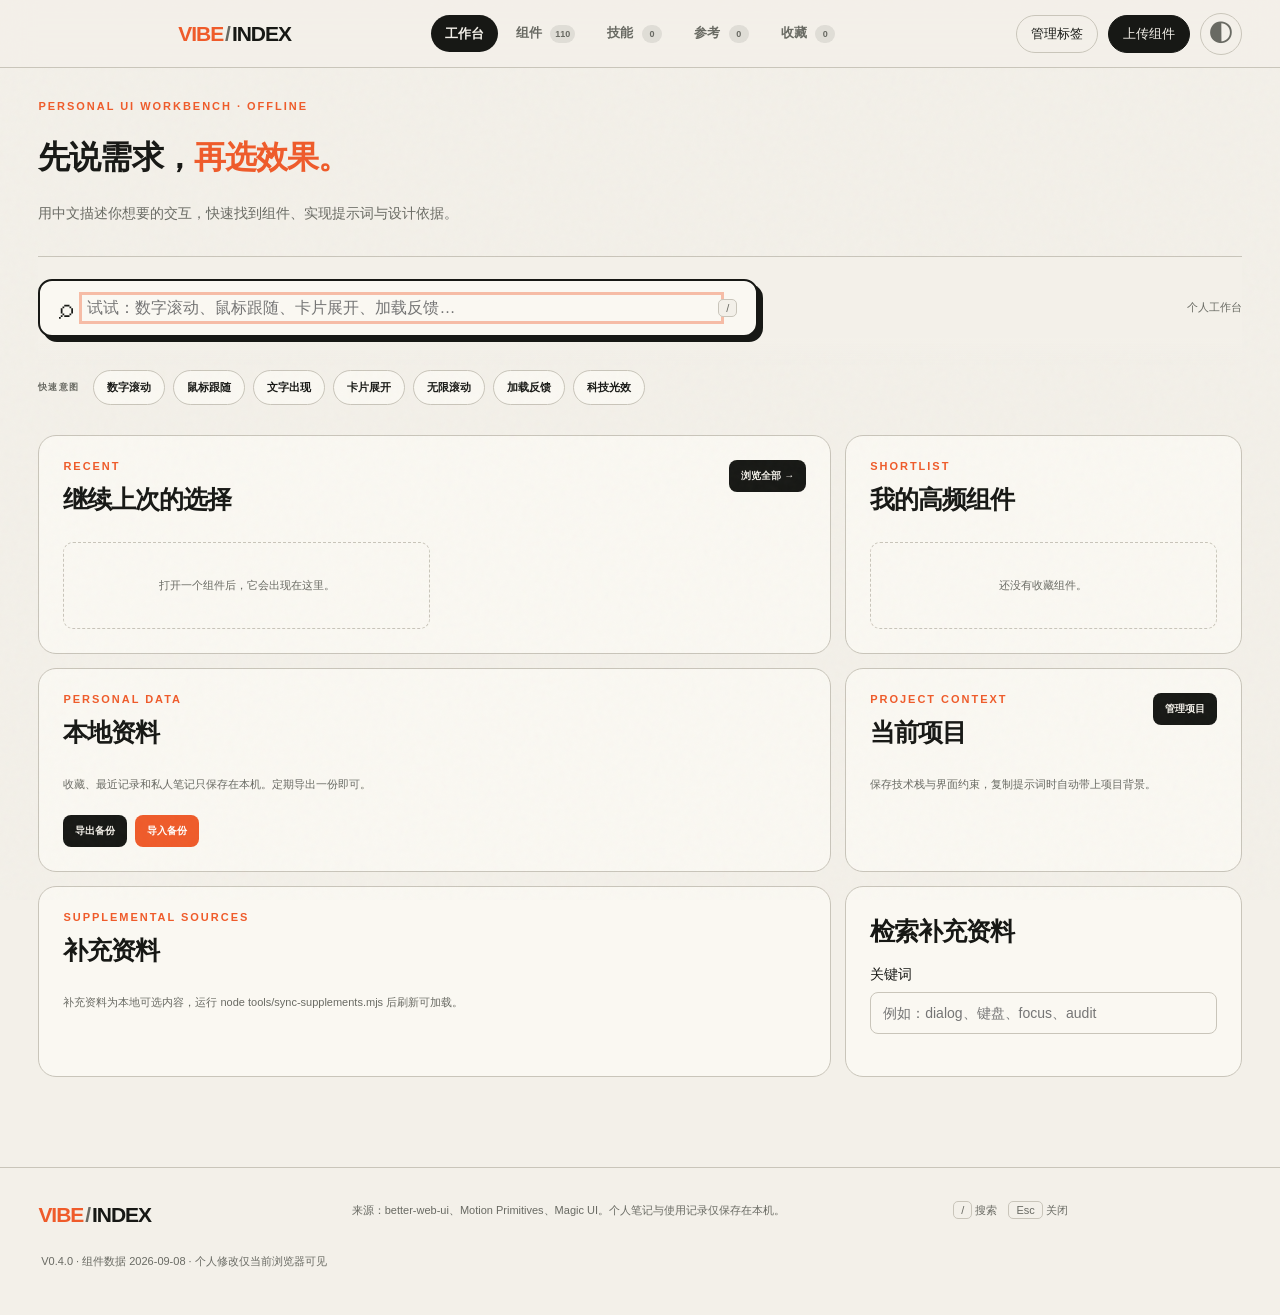
==== commit ac9cf4d9: "Add files via upload" ====
--- a/index.html
+++ b/index.html
@@ -1,5 +1,5 @@
 <!doctype html><html lang="zh-CN"><head><meta charset="UTF-8"><meta name="viewport" content="width=device-width,initial-scale=1"><meta name="description" content="Vibe Coding 前端交互效果离线手册"><meta name="theme-color" content="#171713"><link rel="manifest" href="manifest.webmanifest"><title>VIBE/INDEX — 个人 UI 工作台</title><link rel="stylesheet" href="styles.css"><link rel="stylesheet" href="workbench.css"><link rel="stylesheet" href="local.css"><link rel="stylesheet" href="community.css"></head>
-<body><link rel="stylesheet" href="personal.css"><link rel="manifest" href="manifest.webmanifest"><meta name="theme-color" content="#171713"><div class="noise" aria-hidden="true"></div>
+<body><link rel="stylesheet" href="personal.css"><link rel="stylesheet" href="interactive-previews.css"><link rel="manifest" href="manifest.webmanifest"><meta name="theme-color" content="#171713"><div class="noise" aria-hidden="true"></div>
 <header class="topbar"><button class="brand" data-go="dashboard"><span>VIBE</span><i>/</i>INDEX</button><nav aria-label="内容栏目"><button class="nav-link is-active" data-view="dashboard">工作台</button><button class="nav-link" data-view="components">组件 <b>110</b></button><button class="nav-link" data-view="skills">技能 <b>33</b></button><button class="nav-link" data-view="references">参考 <b>172</b></button><button class="nav-link" data-view="favorites">收藏 <b id="favoriteCount">0</b></button></nav><button id="themeToggle" class="icon-button" aria-label="切换主题">◐</button></header>
 <main><section class="hero compact-hero"><div><p class="eyebrow">PERSONAL UI WORKBENCH · OFFLINE</p><h1>先说需求，<br><em>再选效果。</em></h1><p class="lede">用中文描述你想要的交互，快速找到组件、实现提示词与设计依据。</p></div><div class="hero-ledger"><div><b>110</b><span>COMPONENTS</span></div><div><b>33</b><span>SKILLS</span></div><div><b>172</b><span>REFERENCES</span></div><p>个人数据仅保存在当前浏览器 · 可随时导出备份</p></div></section>
 <section class="control-deck"><div class="searchbox"><span>⌕</span><input id="searchInput" type="search" placeholder="试试：数字滚动、鼠标跟随、卡片展开、加载反馈…" autofocus><kbd>/</kbd></div><div class="scope-note" id="scopeNote">个人工作台</div></section>
--- a/styles.css
+++ b/styles.css
@@ -13,6 +13,7 @@
 .preview{isolation:isolate}.preview-note{position:absolute;top:11px;left:11px;z-index:4;padding:4px 6px;border:1px solid currentColor;border-radius:4px;font:800 7px var(--display);letter-spacing:.11em;opacity:.5}.preview::after{display:none}.pv-copy{z-index:3;max-width:75%;font:900 22px/1 var(--display);letter-spacing:-.04em;text-align:center}.pv{position:absolute}.preview-text .pv-copy{font-size:28px;background:linear-gradient(95deg,currentColor 20%,var(--accent) 48%,currentColor 75%);background-size:250% auto;color:transparent;background-clip:text;animation:v2shimmer 2.8s linear infinite}.preview-text .pv-a{width:1px;height:55%;background:var(--line);transform:rotate(18deg)}@keyframes v2shimmer{to{background-position:-250% center}}.preview-ambient{background:#151713;color:#f4f1e9}.preview-ambient .pv-a{width:190px;height:190px;border-radius:50%;background:conic-gradient(from 40deg,var(--lime),transparent 26%,var(--blue),transparent 62%,var(--accent));filter:blur(18px);opacity:.65;animation:spin 7s linear infinite}.preview-ambient .pv-b{inset:25%;border:1px solid rgba(255,255,255,.35);border-radius:50%;animation:float 2.8s ease-in-out infinite}.preview-flow .pv-a{width:150%;height:42px;background:repeating-linear-gradient(90deg,var(--ink) 0 74px,transparent 74px 84px);animation:flow 5s linear infinite;opacity:.12}.preview-flow .pv-b{left:12%;right:12%;height:2px;background:var(--accent)}@keyframes flow{to{transform:translateX(-30%)}}.preview-layer .pv-a{inset:18% 34% 18% 8%;border:1px solid var(--line);border-radius:13px}.preview-layer .pv-b{right:0;top:0;width:58%;height:100%;background:var(--card);box-shadow:-15px 0 32px rgba(0,0,0,.18);transform:translateX(55%);animation:layerIn 3s cubic-bezier(.16,1,.3,1) infinite}@keyframes layerIn{40%,75%{transform:translateX(0)}}.preview-feedback .pv-a{width:64px;height:64px;border-radius:50%;background:var(--accent)}.preview-feedback .pv-b{width:64px;height:64px;border:2px solid var(--accent);border-radius:50%;animation:ripple 1.8s ease-out infinite}.preview-nav .pv-a{bottom:35px;width:170px;height:53px;border:1px solid var(--line);border-radius:14px;background:var(--card)}.preview-nav .pv-b{bottom:43px;width:36px;height:36px;border-radius:9px;background:var(--blue);animation:navHop 2.4s ease-in-out infinite}@keyframes navHop{50%{transform:translateY(-15px) scale(1.3)}}.preview-card .pv-a{width:125px;height:88px;border-radius:14px;background:linear-gradient(145deg,var(--blue),var(--accent));box-shadow:16px 15px 0 rgba(0,0,0,.16);animation:cardTilt 4s ease-in-out infinite}.preview-card .pv-b{width:50px;height:50px;border-radius:50%;background:var(--lime);filter:blur(15px);transform:translate(40px,-25px)}@keyframes cardTilt{50%{transform:perspective(400px) rotateY(16deg) rotateX(-7deg)}}.preview-primitive .pv-a{width:100px;height:42px;border:2px solid var(--ink);border-radius:9px;animation:primitive 2s ease-in-out infinite}@keyframes primitive{50%{transform:scale(.96);box-shadow:0 0 0 7px color-mix(in srgb,var(--accent) 22%,transparent)}}
 .effect-card h3 .cn-name{display:inline-block;margin-left:.35em;font:700 12px/1.2 var(--body);letter-spacing:0;color:var(--accent);vertical-align:.12em}.detail-cn{display:block;margin-top:12px;font:700 clamp(18px,2.2vw,28px)/1.2 var(--body);letter-spacing:.02em;color:var(--accent)}
 .real-preview{background:#fff}.real-preview img,.real-preview video{width:100%;height:100%;display:block;object-fit:cover;object-position:center}.real-preview .preview-note{color:#151713;background:rgba(255,255,255,.82);opacity:1;backdrop-filter:blur(5px)}
+.preview:focus-visible{outline:3px solid var(--accent);outline-offset:-3px}.has-motion{cursor:pointer}.has-motion[data-playback="playing"] .preview-note,.concept-preview[data-playback="playing"] .preview-note{background:var(--ink);color:var(--paper);border-color:var(--ink)}.concept-preview .pv,.concept-preview .pv-copy{animation-play-state:paused}.concept-preview:is(:hover,:focus-within)[data-playback="playing"] .pv,.concept-preview:is(:hover,:focus-within)[data-playback="playing"] .pv-copy{animation-play-state:running}@media(prefers-reduced-motion:reduce){.concept-preview .pv,.concept-preview .pv-copy{animation:none!important}.has-motion{cursor:default}}
 .section-intro{grid-template-columns:1.3fr .7fr}.skill-grid{display:grid;grid-template-columns:repeat(3,1fr);gap:14px;padding:45px 0 90px}.skill-card{position:relative;min-height:310px;padding:24px;border:1px solid var(--line);border-radius:16px;background:var(--card);display:flex;flex-direction:column}.skill-card:hover{box-shadow:var(--shadow);transform:translateY(-3px)}.skill-num{font:900 64px/1 var(--display);letter-spacing:-.08em;color:var(--line)}.skill-card h3{font:900 25px var(--display);letter-spacing:-.04em}.skill-card>p:not(.eyebrow){font-size:12px;line-height:1.7;color:var(--muted);flex:1;max-height:88px;overflow:hidden}.skill-card>button{align-self:flex-start}.reference-layout{display:grid;grid-template-columns:220px 1fr;gap:42px;padding:45px 0 100px}.reference-skills{position:sticky;top:155px;align-self:start;max-height:calc(100vh - 180px);overflow:auto;display:flex;flex-direction:column;border-top:1px solid var(--line)}.reference-skills button{display:flex;justify-content:space-between;padding:10px 5px;border:0;border-bottom:1px solid var(--line);background:transparent;color:var(--muted);font:11px var(--body);text-align:left;cursor:pointer}.reference-skills button:hover,.reference-skills button.is-active{color:var(--accent)}.reference-skills b{font-size:9px}.result-line{color:var(--muted);font-size:12px}.result-line strong{font-size:20px;color:var(--ink)}.reference-list{display:flex;flex-direction:column}.reference-row{position:relative;display:grid;grid-template-columns:1fr auto;gap:25px;align-items:center;padding:20px 50px 20px 5px;border-top:1px solid var(--line)}.reference-row h3{margin:8px 0 6px;font:900 18px var(--display)}.reference-row p{margin:0;max-width:760px;color:var(--muted);font-size:11px;line-height:1.6;white-space:nowrap;overflow:hidden;text-overflow:ellipsis}.reference-row .favorite{right:6px;top:18px}.reference-row>button{margin-right:0}.xref{margin-top:7px;font-size:9px;color:var(--accent)}.saved-heading{margin:55px 0 16px;font:900 22px var(--display);border-bottom:1px solid var(--line);padding-bottom:10px}
 .document-head{padding:55px 42px 38px;border-bottom:1px solid var(--line);background:var(--card)}.document-head h2{max-width:760px;font:900 clamp(38px,6vw,72px)/.9 var(--display);letter-spacing:-.055em}.document-head>p:last-child{max-width:700px;color:var(--muted);line-height:1.7}.detail-grid{display:grid;grid-template-columns:repeat(2,1fr);gap:16px}.detail-grid section{padding:18px;border:1px solid var(--line);border-radius:12px}.detail-grid h3,.related>h3,.prompt-box>h3{font:900 11px var(--display);letter-spacing:.1em;text-transform:uppercase}.detail-grid p{font-size:12px;color:var(--muted);line-height:1.6}.mono{font-family:Consolas,monospace!important;word-break:break-all}.related{margin-top:28px;padding-top:18px;border-top:1px solid var(--line)}.relation-list{display:flex;flex-wrap:wrap;gap:7px}.relation-list button{border:1px solid var(--line);border-radius:99px;background:var(--card);color:var(--ink);padding:7px 10px;font:10px var(--body);cursor:pointer}.relation-list button:hover{border-color:var(--accent);color:var(--accent)}.prompt-box button{margin-top:14px;border:0;background:var(--accent);color:#fff;border-radius:8px;padding:9px 12px;cursor:pointer}.markdown-body{margin-top:35px;padding:25px;border:1px solid var(--line);border-radius:14px;background:var(--card);font-size:13px;line-height:1.75;color:var(--muted);overflow-wrap:anywhere}.markdown-body h2,.markdown-body h3,.markdown-body h4{font-family:var(--display);color:var(--ink);margin-top:30px}.markdown-body pre{overflow:auto;padding:16px;background:var(--ink);color:var(--paper);border-radius:8px}.markdown-body code{font-family:Consolas,monospace}.dialog-actions button{background:var(--accent);color:white}.muted{color:var(--muted)}
 @media(max-width:900px){.hero-ledger{display:none}.hero{grid-template-columns:1fr}.control-deck{grid-template-columns:1fr}.scope-note{display:none}.skill-grid{grid-template-columns:repeat(2,1fr)}}@media(max-width:760px){.topbar{grid-template-columns:1fr}.topbar>.brand{display:none}.topbar nav{max-width:96vw;overflow:auto}.nav-link{padding:8px}.control-deck{top:0}.workspace,.reference-layout{display:block}.filters{display:grid}.reference-skills{position:static;max-height:180px;margin-bottom:25px}.skill-grid{grid-template-columns:1fr}.section-intro{display:block}.detail-grid{grid-template-columns:1fr}.reference-row{grid-template-columns:1fr;padding-right:42px}.hero{padding-top:55px}}
--- a/local.css
+++ b/local.css
@@ -163,10 +163,6 @@
 .quick-tag-row { display: flex; gap: 8px; margin-top: 10px; }
 .quick-tag-row input { flex: 1; min-width: 0; padding: 9px 11px; border: 1px solid var(--line); border-radius: 8px; background: var(--paper); color: var(--ink); }
 .quick-tag-row button { border: 1px solid var(--line); border-radius: 8px; background: var(--card); color: var(--ink); cursor: pointer; }
-.onboarding ol { list-style: none; padding: 0; margin: 22px 0; display: grid; gap: 10px; counter-reset: steps; }
-.onboarding li { counter-increment: steps; display: grid; grid-template-columns: 36px 1fr; gap: 3px 12px; padding: 14px; border: 1px solid var(--line); border-radius: 12px; }
-.onboarding li::before { content: counter(steps); grid-row: 1 / 3; width: 32px; height: 32px; display: grid; place-items: center; border-radius: 50%; background: var(--ink); color: var(--paper); font-weight: 700; }
-.onboarding li span { color: var(--muted); font-size: 13px; }
 .local-note { padding: 12px 14px; border-left: 3px solid var(--accent); background: color-mix(in srgb,var(--accent) 7%,transparent); font-size: 13px; }
 .danger-action { border-color: #b33a2f !important; color: #b33a2f !important; }
 .version-note { width: 100%; color: var(--muted); font-size: 11px; }
--- a/interactive-previews.css
+++ b/interactive-previews.css
@@ -0,0 +1 @@
+.interactive-preview{background:#e9e6dd;color:#171713}.demo-stage{width:100%;height:100%;display:grid;place-items:center}.demo-button{padding:18px;border:1px solid;border-radius:12px;background:#fff;cursor:pointer;transition:.18s}.demo-button b,.demo-button small{display:block}.demo-button:hover{transform:translateY(-5px);box-shadow:0 12px 25px #0002}.demo-button.active{background:#171713;color:#fff;transform:scale(.94)}
